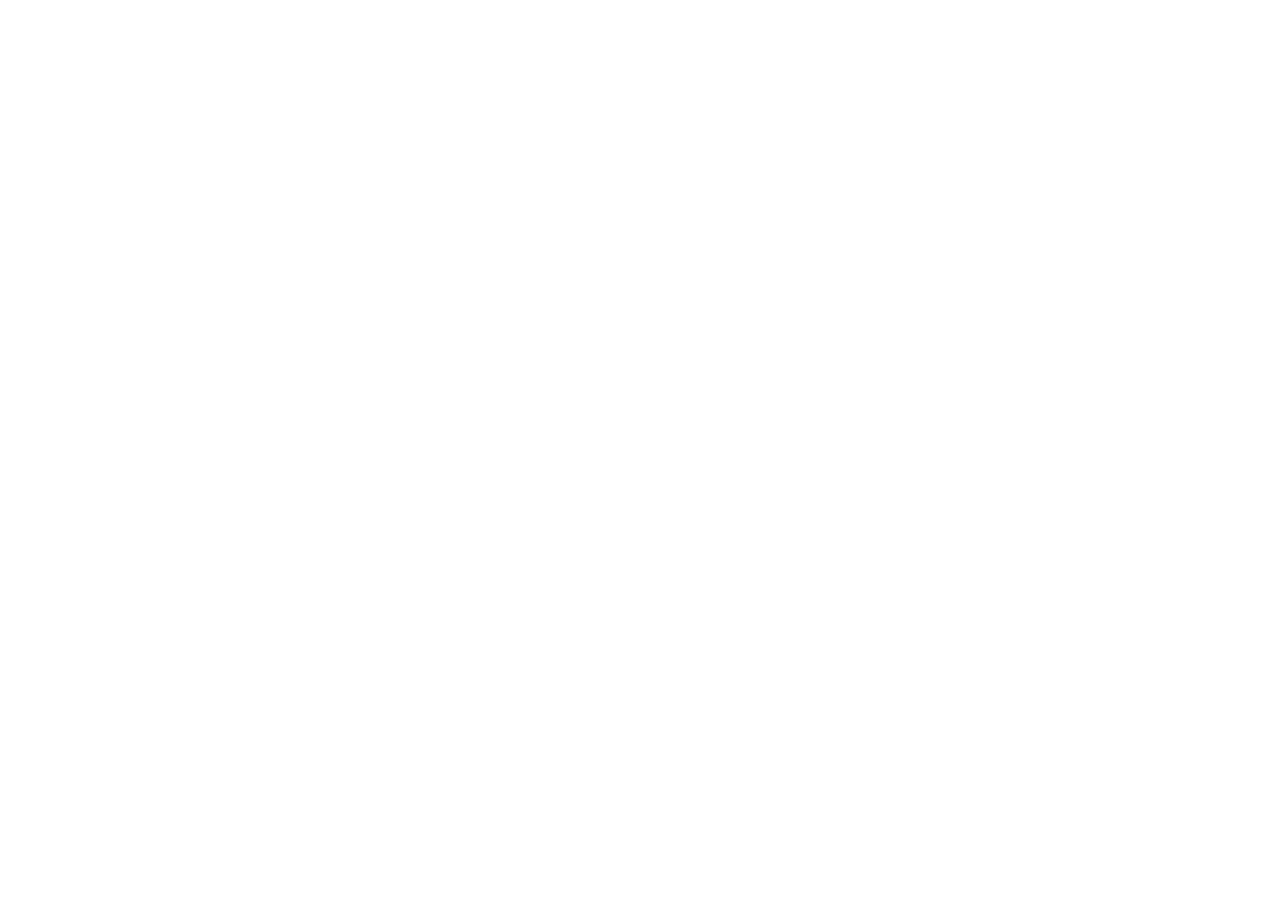
==== index.html @ cf3f0973 "first commit" ====
<!DOCTYPE html>
<html lang="en">
<head>
    <meta charset="UTF-8">
    <meta name="viewport" content="width=device-width, initial-scale=1.0">
    <title>Document</title>
</head>
<body>
    
</body>
</html>
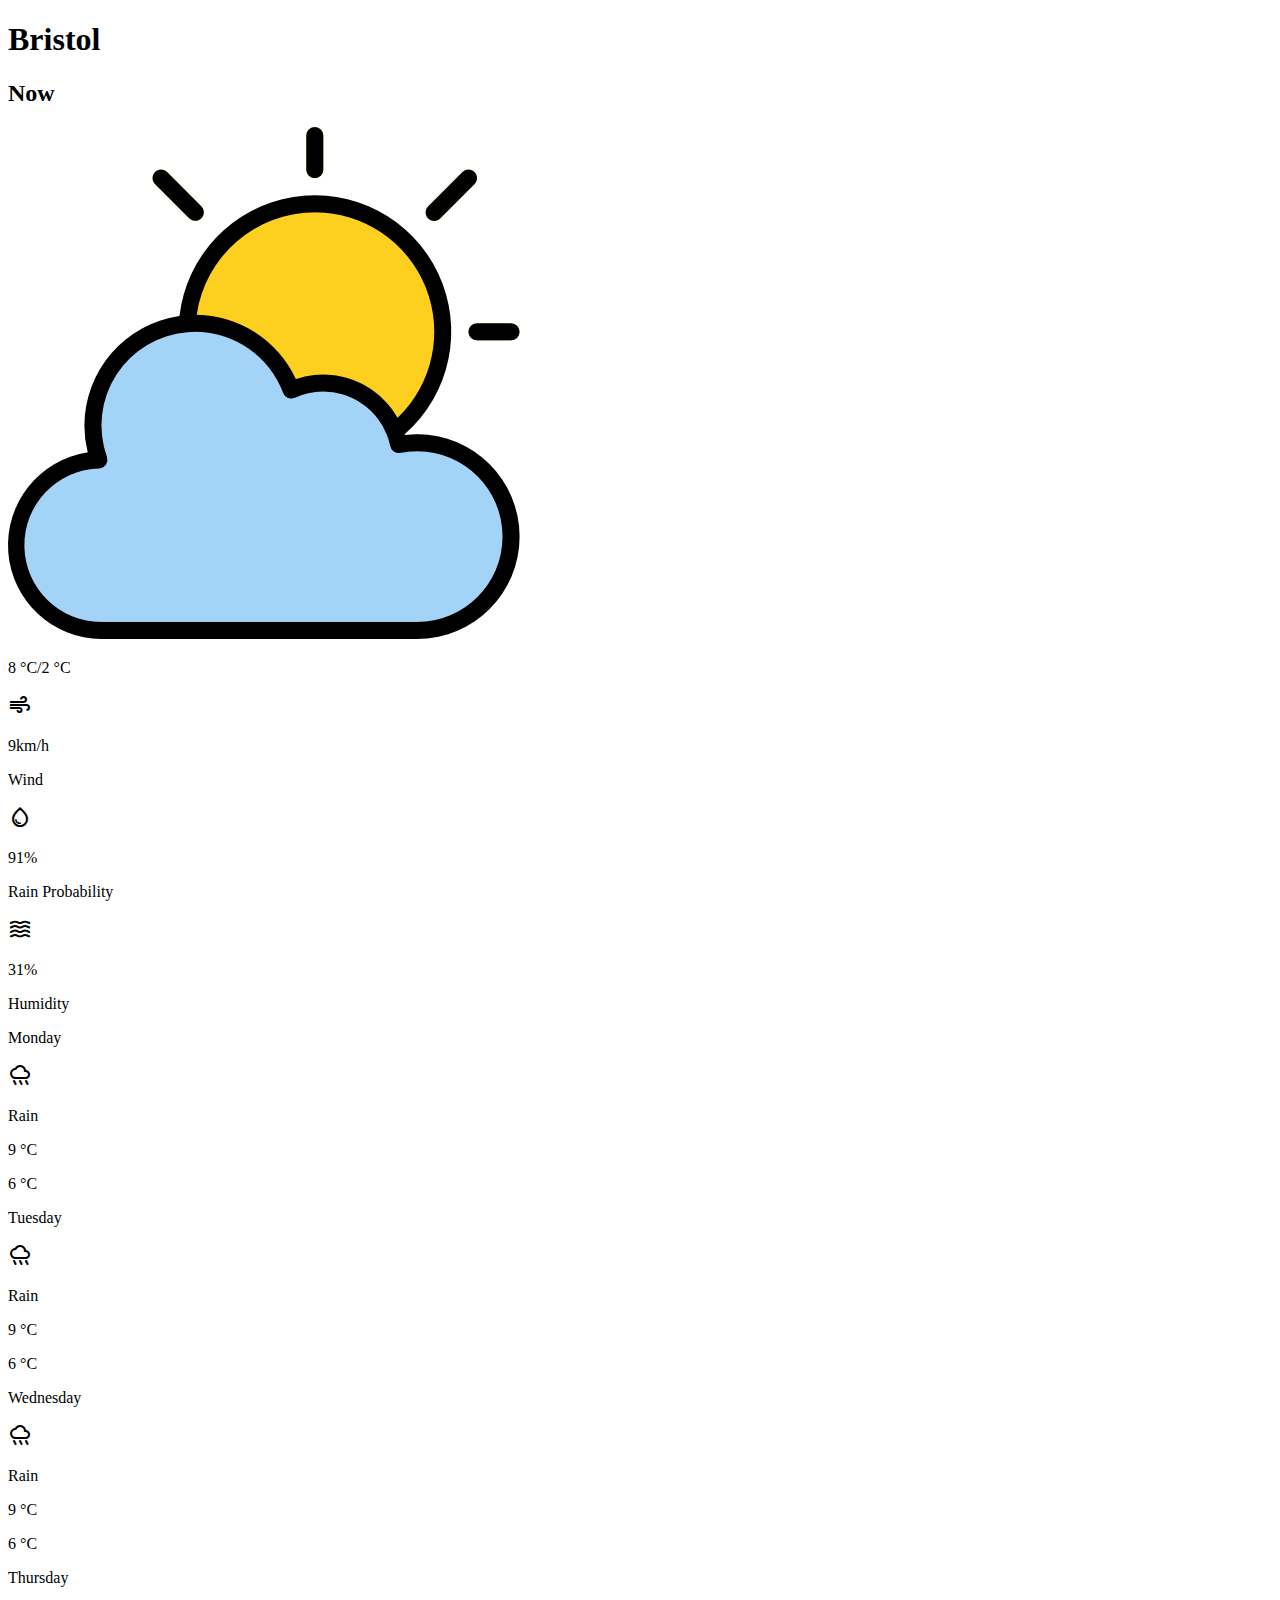
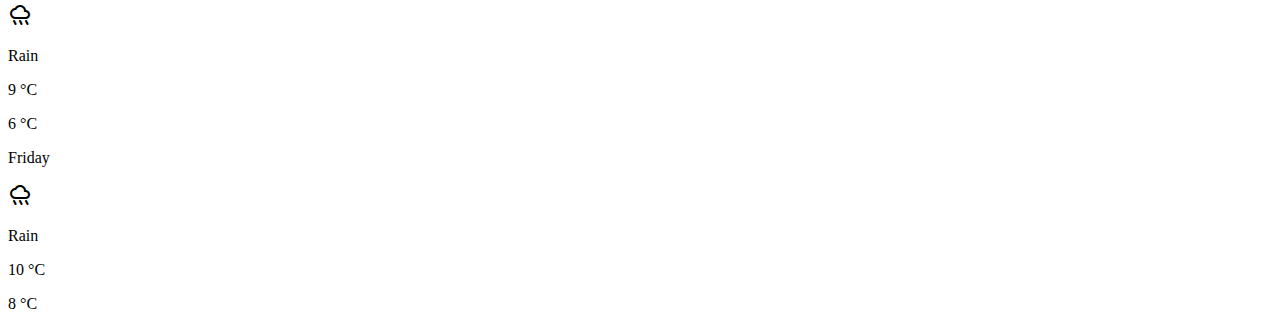
==== commit 7d74ea37: "Add html structure" ====
--- a/index.html
+++ b/index.html
@@ -3,9 +3,72 @@
 <head>
     <meta charset="UTF-8">
     <meta name="viewport" content="width=device-width, initial-scale=1.0">
+    <link rel="stylesheet" href="https://fonts.googleapis.com/css2?family=Material+Symbols+Outlined:opsz,wght,FILL,GRAD@20..48,100..700,0..1,-50..200" />
     <title>Document</title>
 </head>
 <body>
-    
+    <div id="main-container">
+        <!-- current weather -->
+        <div id="current-weather">
+            <h1>Bristol</h1>
+            <h2>Now</h2>
+            <img src="cloud1.png" alt="weather icon">
+            <p>8 &deg;C/2 &deg;C</p>
+            <div id="current-info">
+                <div class="info"></div>
+                    <div><span class="material-symbols-outlined">air</span></div>
+                        <p>9km/h</p>
+                        <p>Wind</p>     
+                
+                <div class="info"></div>
+                    <div><span class="material-symbols-outlined">water_drop</span></div>
+                    <p>91%</p>
+                    <p>Rain Probability</p> 
+
+                <div class="info"></div>
+                    <div><span class="material-symbols-outlined">waves</span></div>
+                    <p>31%</p>
+                    <p>Humidity</p>    
+            </div>
+        </div>
+        <!-- forecast -->
+        <div id="forecast">
+            <div class="forecast-info">
+                <p class="day">Monday</p>
+                <div><span class="material-symbols-outlined">rainy</span></div>
+                <p>Rain</p>
+                <P>9 &deg;C</P>
+                <p>6 &deg;C</p>
+            </div>
+            <div class="forecast-info">
+                <p class="day">Tuesday</p>
+                <div><span class="material-symbols-outlined">rainy</span></div>
+                <p>Rain</p>
+                <P>9 &deg;C</P>
+                <p>6 &deg;C</p>
+            </div>
+            <div class="forecast-info">
+                <p class="day">Wednesday</p>
+                <div><span class="material-symbols-outlined">rainy</span></div>
+                <p>Rain</p>
+                <P>9 &deg;C</P>
+                <p>6 &deg;C</p>
+            </div>
+            <div class="forecast-info">
+                <p class="day">Thursday</p>
+                <div><span class="material-symbols-outlined">rainy</span></div>
+                <p>Rain</p>
+                <P>9 &deg;C</P>
+                <p>6 &deg;C</p>
+            </div>
+            <div class="forecast-info">
+                <p class="day">Friday</p>
+                <div><span class="material-symbols-outlined">rainy</span></div>
+                <p>Rain</p>
+                <P>10 &deg;C</P>
+                <p>8 &deg;C</p>
+            </div>
+        </div>
+    </div>
 </body>
 </html>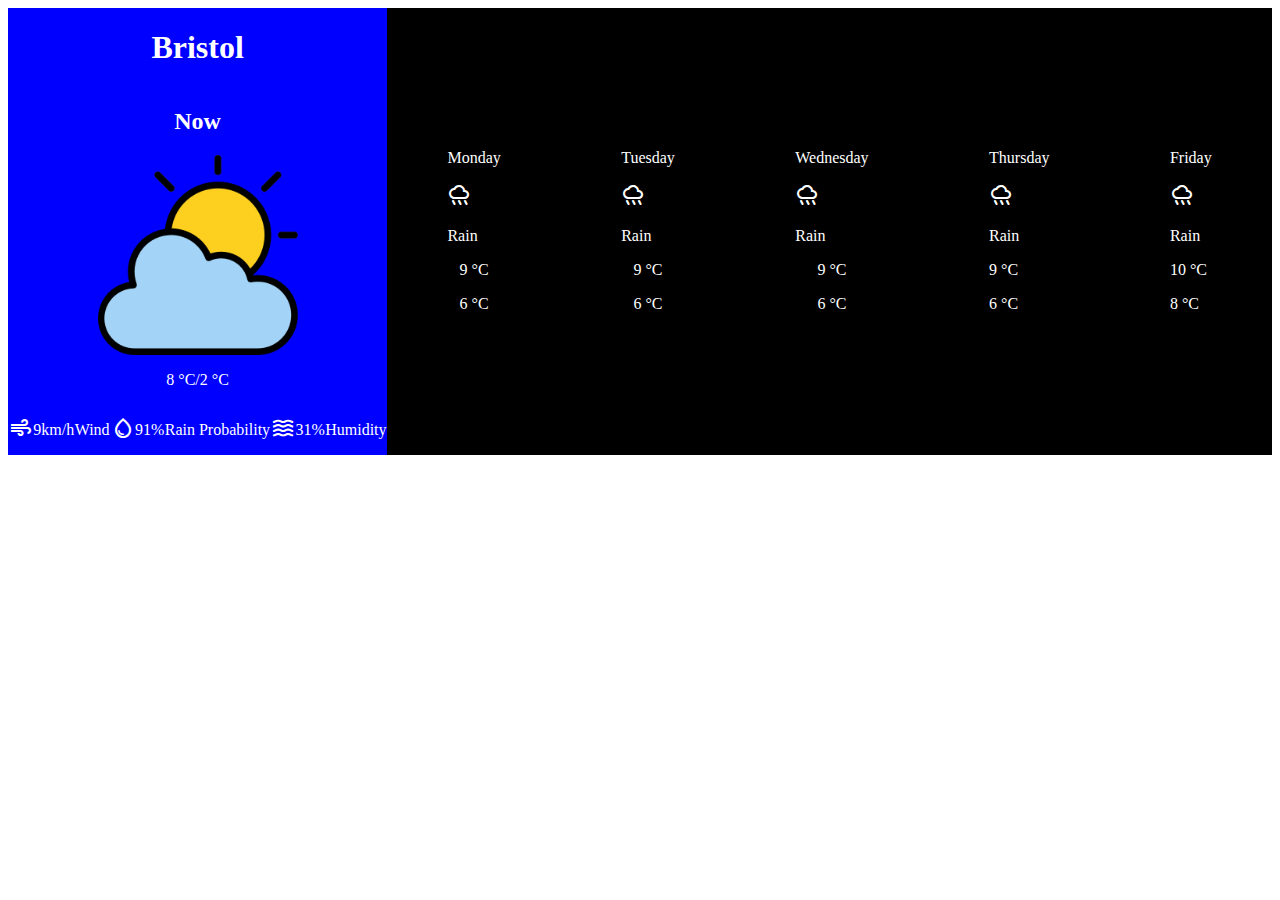
==== commit 0759f1fa: "Add styles" ====
--- a/index.html
+++ b/index.html
@@ -4,6 +4,7 @@
     <meta charset="UTF-8">
     <meta name="viewport" content="width=device-width, initial-scale=1.0">
     <link rel="stylesheet" href="https://fonts.googleapis.com/css2?family=Material+Symbols+Outlined:opsz,wght,FILL,GRAD@20..48,100..700,0..1,-50..200" />
+    <link rel="stylesheet" href="style.css">
     <title>Document</title>
 </head>
 <body>
@@ -37,22 +38,22 @@
                 <p class="day">Monday</p>
                 <div><span class="material-symbols-outlined">rainy</span></div>
                 <p>Rain</p>
-                <P>9 &deg;C</P>
-                <p>6 &deg;C</p>
+                <P class="text-center">9 &deg;C</P>
+                <p class="text-center">6 &deg;C</p>
             </div>
             <div class="forecast-info">
                 <p class="day">Tuesday</p>
                 <div><span class="material-symbols-outlined">rainy</span></div>
                 <p>Rain</p>
-                <P>9 &deg;C</P>
-                <p>6 &deg;C</p>
+                <P class="text-center">9 &deg;C</P>
+                <p class="text-center">6 &deg;C</p>
             </div>
             <div class="forecast-info">
                 <p class="day">Wednesday</p>
                 <div><span class="material-symbols-outlined">rainy</span></div>
                 <p>Rain</p>
-                <P>9 &deg;C</P>
-                <p>6 &deg;C</p>
+                <P class="text-center">9 &deg;C</P>
+                <p class="text-center">6 &deg;C</p>
             </div>
             <div class="forecast-info">
                 <p class="day">Thursday</p>
--- a/style.css
+++ b/style.css
@@ -0,0 +1,42 @@
+
+.text-center{
+    text-align: center;
+}
+
+#main-container{
+    width: 100%;
+    display: flex;
+    flex-direction: row;
+    align-items: center;
+    background-color: black;
+    color: white;
+}
+
+#current-weather{
+    flex: 0.3;
+    display: flex;
+    flex-direction: column;
+    align-items: center;
+    background-color:blue;
+}
+
+img{
+    width: 200px;
+    height: 200px;
+}
+
+#current-info{
+    width: 100%;
+    display: flex;
+    flex-direction: row;
+    align-items: center;
+    justify-content: space-evenly;
+}
+
+#forecast{
+    flex: 0.7;
+    display: flex;
+    flex-direction: row;
+    justify-items: center;
+    justify-content: space-around;
+}
